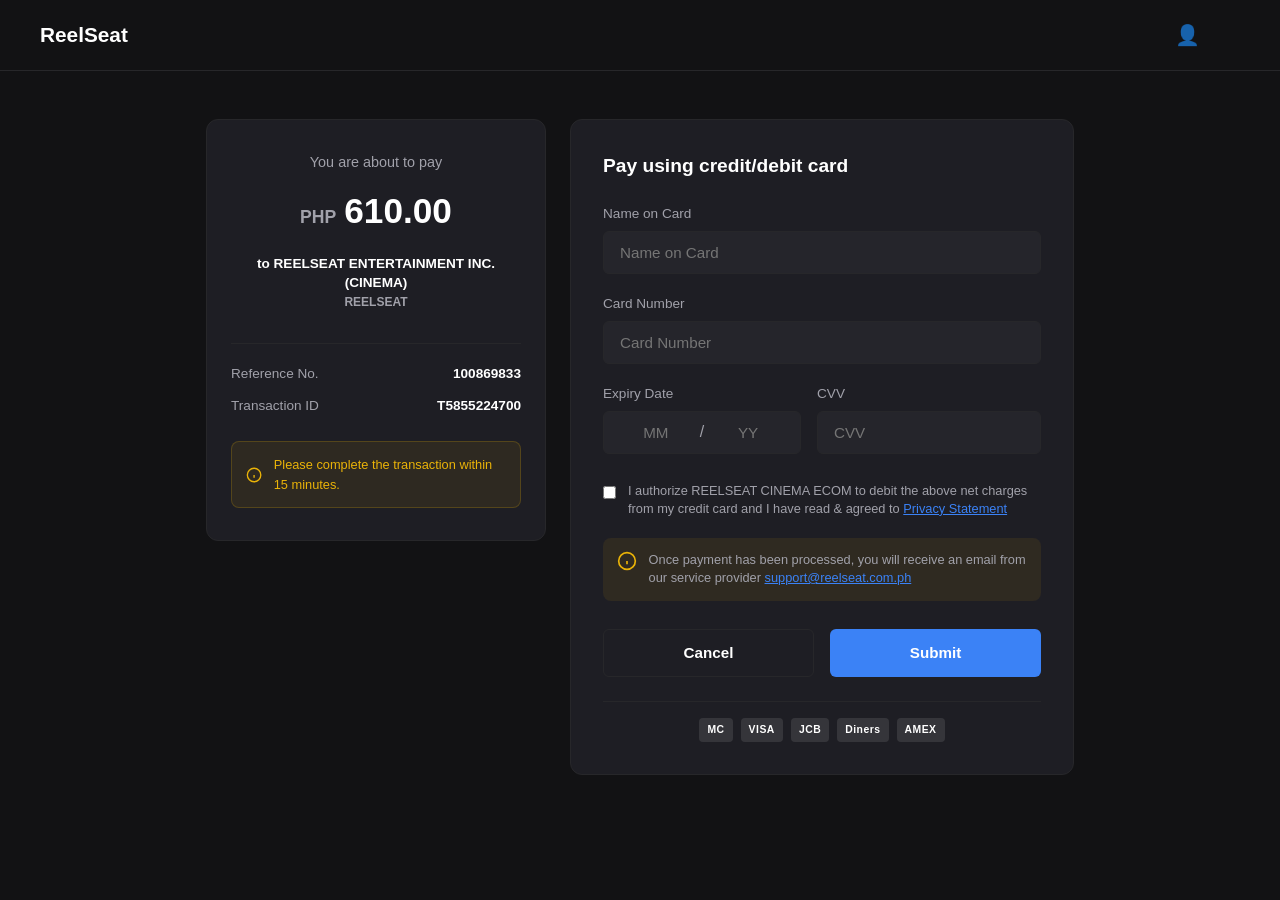
==== card-payment.html @ 67a025ed "almostdone" ====
<!doctype html>
<html lang="en">
  <head>
    <meta charset="UTF-8" />
    <meta name="viewport" content="width=device-width, initial-scale=1.0" />
    <title>Credit/Debit Card Payment - ReelSeat</title>
    <link rel="stylesheet" href="assets/css/global.css" />
    <link rel="stylesheet" href="assets/css/card-payment.css" />
  </head>
  <body>
    <!-- Top Navigation Header -->
    <header class="navbar">
      <a href="movies.html" class="nav-brand">
        <span class="logo-text">ReelSeat</span>
      </a>
      <div class="nav-icons">
        <button class="icon-btn" aria-label="Profile">👤</button>
            <path d="M20 21v-2a4 4 0 0 0-4-4H8a4 4 0 0 0-4 4v2"></path>
            <circle cx="12" cy="7" r="4"></circle>
          </svg>
        </button>
      </div>
    </header>

    <main class="checkout-wrapper">
      <div class="checkout-grid">
        <!-- Left Panel: Summary -->
        <aside class="summary-box">
          <p class="pay-notice">You are about to pay</p>
          <div class="total-price-tag">
            <span class="currency">PHP</span>
            <span class="price-val">610.00</span>
          </div>
          <p class="merchant-name">
            to REELSEAT ENTERTAINMENT INC. (CINEMA)<br /><span
              class="sub-merchant"
              >REELSEAT</span
            >
          </p>

          <div class="meta-list">
            <div class="meta-row">
              <span>Reference No.</span>
              <strong>100869833</strong>
            </div>
            <div class="meta-row">
              <span>Transaction ID</span>
              <strong>T5855224700</strong>
            </div>
          </div>

          <div class="timer-warning">
            <svg
              class="info-icon"
              width="20"
              height="20"
              viewBox="0 0 24 24"
              fill="none"
              stroke="currentColor"
              stroke-width="2"
            >
              <circle cx="12" cy="12" r="10"></circle>
              <line x1="12" y1="16" x2="12" y2="12"></line>
              <line x1="12" y1="8" x2="12.01" y2="8"></line>
            </svg>
            <span>Please complete the transaction within 15 minutes.</span>
          </div>
        </aside>

        <!-- Right Panel: Card Details Form -->
        <section class="form-box">
          <h2 class="form-heading">Pay using credit/debit card</h2>

          <form action="#" class="card-form">
            <div class="form-group">
              <label for="cardName">Name on Card</label>
              <input
                type="text"
                id="cardName"
                placeholder="Name on Card"
                required
              />
            </div>

            <div class="form-group">
              <label for="cardNumber">Card Number</label>
              <input
                type="text"
                id="cardNumber"
                placeholder="Card Number"
                maxlength="19"
                required
              />
            </div>

            <div class="form-row-dual">
              <div class="form-group">
                <label>Expiry Date</label>
                <div class="expiry-inputs">
                  <input type="text" placeholder="MM" maxlength="2" required />
                  <span class="slash">/</span>
                  <input type="text" placeholder="YY" maxlength="2" required />
                </div>
              </div>

              <div class="form-group">
                <label for="cvv">CVV</label>
                <input
                  type="password"
                  id="cvv"
                  placeholder="CVV"
                  maxlength="4"
                  required
                />
              </div>
            </div>

            <div class="checkbox-row">
              <input type="checkbox" id="authConsent" required />
              <label for="authConsent">
                I authorize REELSEAT CINEMA ECOM to debit the above net charges
                from my credit card and I have read & agreed to
                <a href="#" class="inline-link">Privacy Statement</a>
              </label>
            </div>

            <div class="info-callout">
              <svg
                class="info-icon"
                width="20"
                height="20"
                viewBox="0 0 24 24"
                fill="none"
                stroke="currentColor"
                stroke-width="2"
              >
                <circle cx="12" cy="12" r="10"></circle>
                <line x1="12" y1="16" x2="12" y2="12"></line>
                <line x1="12" y1="8" x2="12.01" y2="8"></line>
              </svg>
              <span
                >Once payment has been processed, you will receive an email from
                our service provider
                <a href="mailto:support@reelseat.com.ph" class="inline-link"
                  >support@reelseat.com.ph</a
                ></span
              >
            </div>

            <div class="form-actions">
              <a href="payment.html" class="btn-cancel">Cancel</a>
              <button type="submit" class="btn-submit">Submit</button>
            </div>
          </form>

          <!-- Accepted Card Logos Footer -->
          <div class="accepted-cards">
            <span class="card-badge mastercard">MC</span>
            <span class="card-badge visa">VISA</span>
            <span class="card-badge jcb">JCB</span>
            <span class="card-badge diners">Diners</span>
            <span class="card-badge amex">AMEX</span>
          </div>
        </section>
      </div>
    </main>
  </body>
</html>
---- assets/css/global.css ----
/* Design Tokens & Theme Colors */
:root {
  --bg-main: #121214;
  --bg-card: #1e1e24;
  --bg-card-hover: #2a2a32;
  --accent-red: #e50914;
  --accent-red-hover: #f6121d;
  --text-main: #ffffff;
  --text-muted: #a1a1aa;
  --border-color: #27272a;
  
  /* Status Colors for HCI Feedback */
  --seat-available: #3f3f46;
  --seat-selected: #22c55e;
  --seat-taken: #ef4444;
}

html {
  scroll-behavior: smooth;
}

/* Global Box Reset */
* {
  box-sizing: border-box;
  margin: 0;
  padding: 0;
}

body {
  background-color: var(--bg-main);
  color: var(--text-main);
  font-family: -apple-system, BlinkMacSystemFont, "Segoe UI", Roboto, Oxygen, Ubuntu, Cantarell, sans-serif;
  line-height: 1.5;
  min-height: 100vh;
  display: flex;
  flex-direction: column;
}

/* Navigation Header */
.navbar {
  display: flex;
  justify-content: space-between;
  align-items: center;
  padding: 1.2rem 2.5rem;
  background-color: var(--bg-main);
  border-bottom: 1px solid var(--border-color);
  position: sticky;
  top: 0;
  z-index: 100;
}

.nav-brand {
  display: flex;
  align-items: center;
  gap: 0.6rem;
  font-weight: 700;
  font-size: 1.3rem;
  color: var(--text-main);
  text-decoration: none;
}

.nav-icons {
  display: flex;
  align-items: center;
  gap: 1.25rem;
}

/* Reusable Buttons */
.btn-primary {
  background-color: var(--accent-red);
  color: var(--text-main);
  border: none;
  padding: 0.75rem 1.5rem;
  border-radius: 8px;
  font-weight: 600;
  font-size: 0.95rem;
  cursor: pointer;
  transition: background-color 0.2s ease, transform 0.1s ease;
}

.btn-primary:hover {
  background-color: var(--accent-red-hover);
}

.btn-primary:active {
  transform: scale(0.98);
}

.icon-btn {
  background: none;
  border: none;
  color: var(--text-main);
  font-size: 1.25rem;
  cursor: pointer;
  opacity: 0.8;
  transition: opacity 0.2s ease;
  display: flex;
  align-items: center;
  justify-content: center;
}

.icon-btn:hover {
  opacity: 1;
}

/* Common Layout Container */
.main-content {
  flex: 1;
  width: 100%;
  max-width: 1200px;
  margin: 0 auto;
  padding: 2rem 1.5rem;
}
---- assets/css/card-payment.css ----
/* Outer Layout Container */
.checkout-wrapper {
  max-width: 900px;
  width: 90%;
  margin: 3rem auto;
  padding: 0 1rem;
}

.checkout-grid {
  display: grid;
  grid-template-columns: 340px 1fr;
  gap: 1.5rem;
  align-items: start;
}

@media (max-width: 768px) {
  .checkout-grid {
    grid-template-columns: 1fr;
  }
}

/* --- Left Summary Card --- */
.summary-box {
  background-color: var(--bg-card);
  border: 1px solid var(--border-color);
  border-radius: 12px;
  padding: 2rem 1.5rem;
  display: flex;
  flex-direction: column;
  align-items: center;
  text-align: center;
}

.pay-notice {
  font-size: 0.9rem;
  color: var(--text-muted);
  margin-bottom: 0.75rem;
}

.total-price-tag {
  display: flex;
  align-items: baseline;
  gap: 0.5rem;
  margin-bottom: 1rem;
}

.total-price-tag .currency {
  font-size: 1.1rem;
  font-weight: 600;
  color: var(--text-muted);
}

.total-price-tag .price-val {
  font-size: 2.2rem;
  font-weight: 800;
  color: var(--text-main);
}

.merchant-name {
  font-size: 0.85rem;
  font-weight: 700;
  color: var(--text-main);
  line-height: 1.4;
  margin-bottom: 2rem;
}

.sub-merchant {
  font-size: 0.75rem;
  color: var(--text-muted);
}

.meta-list {
  width: 100%;
  display: flex;
  flex-direction: column;
  gap: 0.75rem;
  border-top: 1px solid var(--border-color);
  padding-top: 1.25rem;
  margin-bottom: 1.5rem;
}

.meta-row {
  display: flex;
  justify-content: space-between;
  font-size: 0.85rem;
  color: var(--text-muted);
}

.meta-row strong {
  color: var(--text-main);
}

.timer-warning {
  background-color: rgba(234, 179, 8, 0.08);
  border: 1px solid rgba(234, 179, 8, 0.2);
  border-radius: 8px;
  padding: 0.85rem;
  display: flex;
  align-items: center;
  gap: 0.75rem;
  text-align: left;
  font-size: 0.8rem;
  color: #eab308;
}

/* --- Right Form Panel --- */
.form-box {
  background-color: var(--bg-card);
  border: 1px solid var(--border-color);
  border-radius: 12px;
  padding: 2rem;
}

.form-heading {
  font-size: 1.2rem;
  font-weight: 700;
  color: var(--text-main);
  margin-bottom: 1.5rem;
}

.card-form {
  display: flex;
  flex-direction: column;
  gap: 1.25rem;
}

.form-group {
  display: flex;
  flex-direction: column;
  gap: 0.4rem;
}

.form-group label {
  font-size: 0.85rem;
  color: var(--text-muted);
  font-weight: 500;
}

.form-group input {
  background-color: rgba(255, 255, 255, 0.03);
  border: 1px solid var(--border-color);
  border-radius: 6px;
  padding: 0.75rem 1rem;
  color: var(--text-main);
  font-size: 0.95rem;
  outline: none;
  transition: border-color 0.2s ease;
}

.form-group input:focus {
  border-color: #3b82f6;
}

.form-row-dual {
  display: grid;
  grid-template-columns: 1fr 1fr;
  gap: 1rem;
}

.expiry-inputs {
  display: flex;
  align-items: center;
  background-color: rgba(255, 255, 255, 0.03);
  border: 1px solid var(--border-color);
  border-radius: 6px;
  padding: 0 0.5rem;
}

.expiry-inputs input {
  border: none;
  background: transparent;
  width: 100%;
  text-align: center;
  padding: 0.75rem 0;
}

.expiry-inputs .slash {
  color: var(--text-muted);
}

.checkbox-row {
  display: flex;
  align-items: flex-start;
  gap: 0.75rem;
  margin-top: 0.5rem;
}

.checkbox-row input[type="checkbox"] {
  margin-top: 0.25rem;
  accent-color: #3b82f6;
}

.checkbox-row label {
  font-size: 0.8rem;
  color: var(--text-muted);
  line-height: 1.4;
}

.inline-link {
  color: #3b82f6;
  text-decoration: underline;
}

.info-callout {
  background-color: rgba(234, 179, 8, 0.08);
  border-radius: 8px;
  padding: 0.85rem;
  display: flex;
  align-items: flex-start;
  gap: 0.75rem;
  font-size: 0.8rem;
  color: var(--text-muted);
  line-height: 1.4;
}

.info-callout .info-icon {
  color: #eab308;
  flex-shrink: 0;
}

/* Action Buttons */
.form-actions {
  display: grid;
  grid-template-columns: 1fr 1fr;
  gap: 1rem;
  margin-top: 0.5rem;
}

.btn-cancel {
  display: inline-flex;
  align-items: center;
  justify-content: center;
  border: 1px solid var(--border-color);
  background-color: transparent;
  color: var(--text-main);
  padding: 0.75rem;
  border-radius: 6px;
  font-weight: 700;
  text-decoration: none;
  font-size: 0.95rem;
  transition: background-color 0.2s ease;
}

.btn-cancel:hover {
  background-color: rgba(255, 255, 255, 0.05);
}

.btn-submit {
  border: none;
  background-color: #3b82f6;
  color: white;
  padding: 0.75rem;
  border-radius: 6px;
  font-weight: 700;
  font-size: 0.95rem;
  cursor: pointer;
  transition: background-color 0.2s ease;
}

.btn-submit:hover {
  background-color: #2563eb;
}

/* Footer Card Icons */
.accepted-cards {
  display: flex;
  justify-content: center;
  gap: 0.5rem;
  margin-top: 1.5rem;
  padding-top: 1rem;
  border-top: 1px solid var(--border-color);
}

.card-badge {
  background-color: rgba(255, 255, 255, 0.1);
  color: var(--text-main);
  font-size: 0.65rem;
  font-weight: 800;
  padding: 0.25rem 0.5rem;
  border-radius: 4px;
  letter-spacing: 0.5px;
}
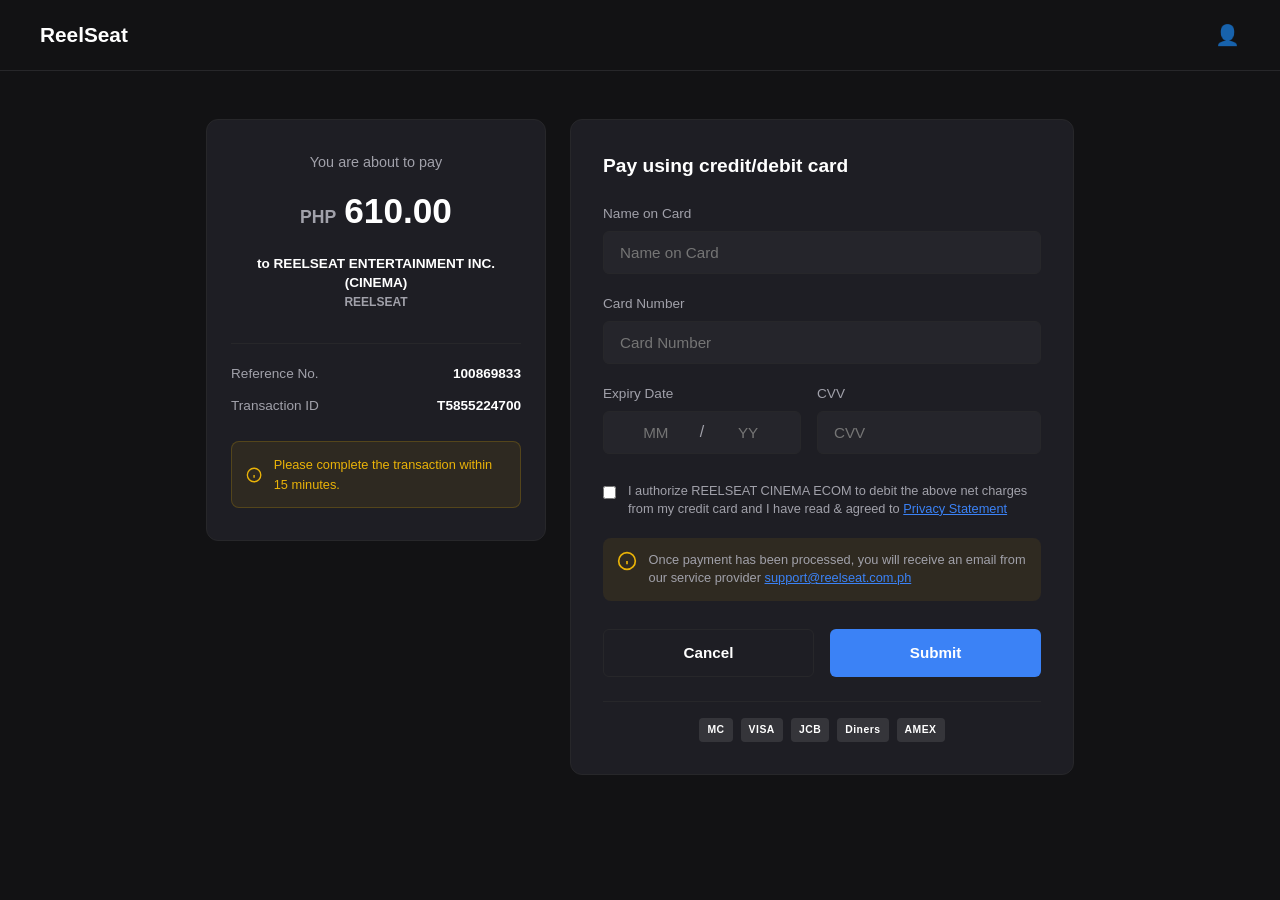
==== commit 0538c1d9: "cleaned" ====
--- a/card-payment.html
+++ b/card-payment.html
@@ -8,23 +8,28 @@
     <link rel="stylesheet" href="assets/css/card-payment.css" />
   </head>
   <body>
-    <!-- Top Navigation Header -->
+    <!-- ==========================================
+         TOP NAVIGATION HEADER
+         Appears across all payment/checkout pages
+         ========================================== -->
+
     <header class="navbar">
       <a href="movies.html" class="nav-brand">
         <span class="logo-text">ReelSeat</span>
       </a>
       <div class="nav-icons">
         <button class="icon-btn" aria-label="Profile">👤</button>
-            <path d="M20 21v-2a4 4 0 0 0-4-4H8a4 4 0 0 0-4 4v2"></path>
-            <circle cx="12" cy="7" r="4"></circle>
-          </svg>
-        </button>
       </div>
     </header>
 
+    <!-- ==========================================
+         MAIN CHECKOUT CONTAINER
+         Split layout: Left summary box & Right payment form
+         ========================================== -->
+
     <main class="checkout-wrapper">
       <div class="checkout-grid">
-        <!-- Left Panel: Summary -->
+        <!-- LEFT PANEL: Order Reference & Expiry Timer -->
         <aside class="summary-box">
           <p class="pay-notice">You are about to pay</p>
           <div class="total-price-tag">
@@ -32,12 +37,11 @@
             <span class="price-val">610.00</span>
           </div>
           <p class="merchant-name">
-            to REELSEAT ENTERTAINMENT INC. (CINEMA)<br /><span
-              class="sub-merchant"
-              >REELSEAT</span
-            >
+            to REELSEAT ENTERTAINMENT INC. (CINEMA)<br />
+            <span class="sub-merchant">REELSEAT</span>
           </p>
 
+          <!-- Unique IDs for database reference lookup -->
           <div class="meta-list">
             <div class="meta-row">
               <span>Reference No.</span>
@@ -49,6 +53,7 @@
             </div>
           </div>
 
+          <!-- Countdown Notice: Keeps users aware of hold time on seats -->
           <div class="timer-warning">
             <svg
               class="info-icon"
@@ -67,11 +72,12 @@
           </div>
         </aside>
 
-        <!-- Right Panel: Card Details Form -->
+        <!-- RIGHT PANEL: Credit/Debit Card Input Form -->
         <section class="form-box">
           <h2 class="form-heading">Pay using credit/debit card</h2>
 
           <form action="#" class="card-form">
+            <!-- Cardholder Name -->
             <div class="form-group">
               <label for="cardName">Name on Card</label>
               <input
@@ -82,6 +88,7 @@
               />
             </div>
 
+            <!-- Card Number Field (16-19 Digits) -->
             <div class="form-group">
               <label for="cardNumber">Card Number</label>
               <input
@@ -93,6 +100,7 @@
               />
             </div>
 
+            <!-- Expiry & CVV Input Row -->
             <div class="form-row-dual">
               <div class="form-group">
                 <label>Expiry Date</label>
@@ -115,6 +123,7 @@
               </div>
             </div>
 
+            <!-- User Consent & Terms Box -->
             <div class="checkbox-row">
               <input type="checkbox" id="authConsent" required />
               <label for="authConsent">
@@ -124,6 +133,7 @@
               </label>
             </div>
 
+            <!-- Service Confirmation Note -->
             <div class="info-callout">
               <svg
                 class="info-icon"
@@ -147,13 +157,14 @@
               >
             </div>
 
+            <!-- Form Action Controls -->
             <div class="form-actions">
               <a href="payment.html" class="btn-cancel">Cancel</a>
               <button type="submit" class="btn-submit">Submit</button>
             </div>
           </form>
 
-          <!-- Accepted Card Logos Footer -->
+          <!-- Accepted Payment Network Icons -->
           <div class="accepted-cards">
             <span class="card-badge mastercard">MC</span>
             <span class="card-badge visa">VISA</span>
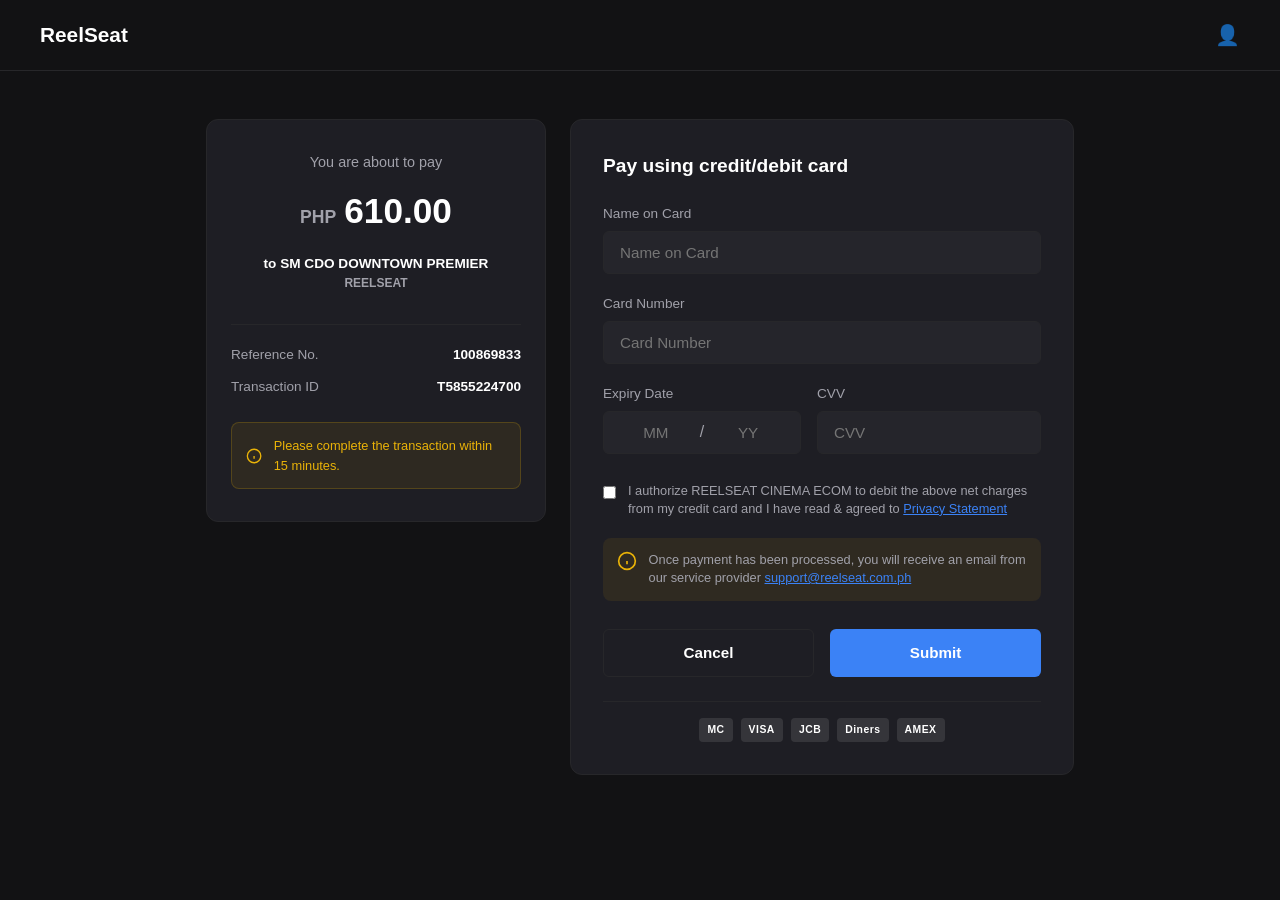
==== commit 3a4efef4: "aa" ====
--- a/card-payment.html
+++ b/card-payment.html
@@ -37,7 +37,7 @@
             <span class="price-val">610.00</span>
           </div>
           <p class="merchant-name">
-            to REELSEAT ENTERTAINMENT INC. (CINEMA)<br />
+            to SM CDO DOWNTOWN PREMIER<br />
             <span class="sub-merchant">REELSEAT</span>
           </p>
 
@@ -96,6 +96,8 @@
                 id="cardNumber"
                 placeholder="Card Number"
                 maxlength="19"
+                pattern="\d{16,19}"
+                title="Card number must be 16 to 19 digits"
                 required
               />
             </div>
@@ -118,6 +120,8 @@
                   id="cvv"
                   placeholder="CVV"
                   maxlength="4"
+                  pattern="\d{3,4}"
+                  title="3 or 4 digit security code"
                   required
                 />
               </div>
--- a/assets/css/global.css
+++ b/assets/css/global.css
@@ -28,6 +28,7 @@
 }
 
 body {
+  display: flex; flex-direction: column; min-height: 100vh;
   background-color: var(--bg-main);
   color: var(--text-main);
   font-family: -apple-system, BlinkMacSystemFont, "Segoe UI", Roboto, Oxygen, Ubuntu, Cantarell, sans-serif;
@@ -111,4 +112,97 @@
   max-width: 1200px;
   margin: 0 auto;
   padding: 2rem 1.5rem;
+}
+
+/* ==========================================
+   GLOBAL FOOTER COMPONENT
+   ========================================== */
+.site-footer {
+  background-color: #0c0c0e;
+  border-top: 1px solid rgba(255, 255, 255, 0.08);
+  color: #a1a1aa;
+  padding: 3rem 1.5rem 1.5rem;
+  margin-top: 4rem;
+  font-size: 0.9rem;
+}
+
+.footer-container {
+  max-width: 1200px;
+  margin: 0 auto;
+  display: grid;
+  grid-template-columns: 1fr 2fr;
+  gap: 3rem;
+  padding-bottom: 2rem;
+  border-bottom: 1px solid rgba(255, 255, 255, 0.06);
+}
+
+.footer-brand .logo-text {
+  font-size: 1.5rem;
+  font-weight: 800;
+  color: #ffffff;
+}
+
+.brand-tagline {
+  margin-top: 0.5rem;
+  color: #71717a;
+  line-height: 1.5;
+  font-size: 0.85rem;
+}
+
+.footer-links-group {
+  display: grid;
+  grid-template-columns: repeat(3, 1fr);
+  gap: 2rem;
+}
+
+.footer-title {
+  display: block;
+  color: #ffffff;
+  font-size: 0.9rem;
+  font-weight: 700;
+  margin-bottom: 1rem;
+  text-transform: uppercase;
+}
+
+.footer-col ul {
+  list-style: none;
+  padding: 0;
+  margin: 0;
+}
+
+.footer-col li {
+  margin-bottom: 0.6rem;
+}
+
+.footer-col a {
+  color: #a1a1aa;
+  text-decoration: none;
+}
+
+.footer-col a:hover {
+  color: #ffffff;
+}
+
+.contact-email {
+  color: #3b82f6;
+  font-size: 0.85rem;
+  margin-bottom: 0.75rem;
+}
+
+.social-links {
+  display: flex;
+  gap: 0.75rem;
+}
+
+.footer-bottom {
+  max-width: 1200px;
+  margin: 1.5rem auto 0;
+  text-align: center;
+  color: #52525b;
+  font-size: 0.8rem;
+}
+
+@media (max-width: 768px) {
+  .footer-container { grid-template-columns: 1fr; }
+  .footer-links-group { grid-template-columns: repeat(2, 1fr); }
 }
